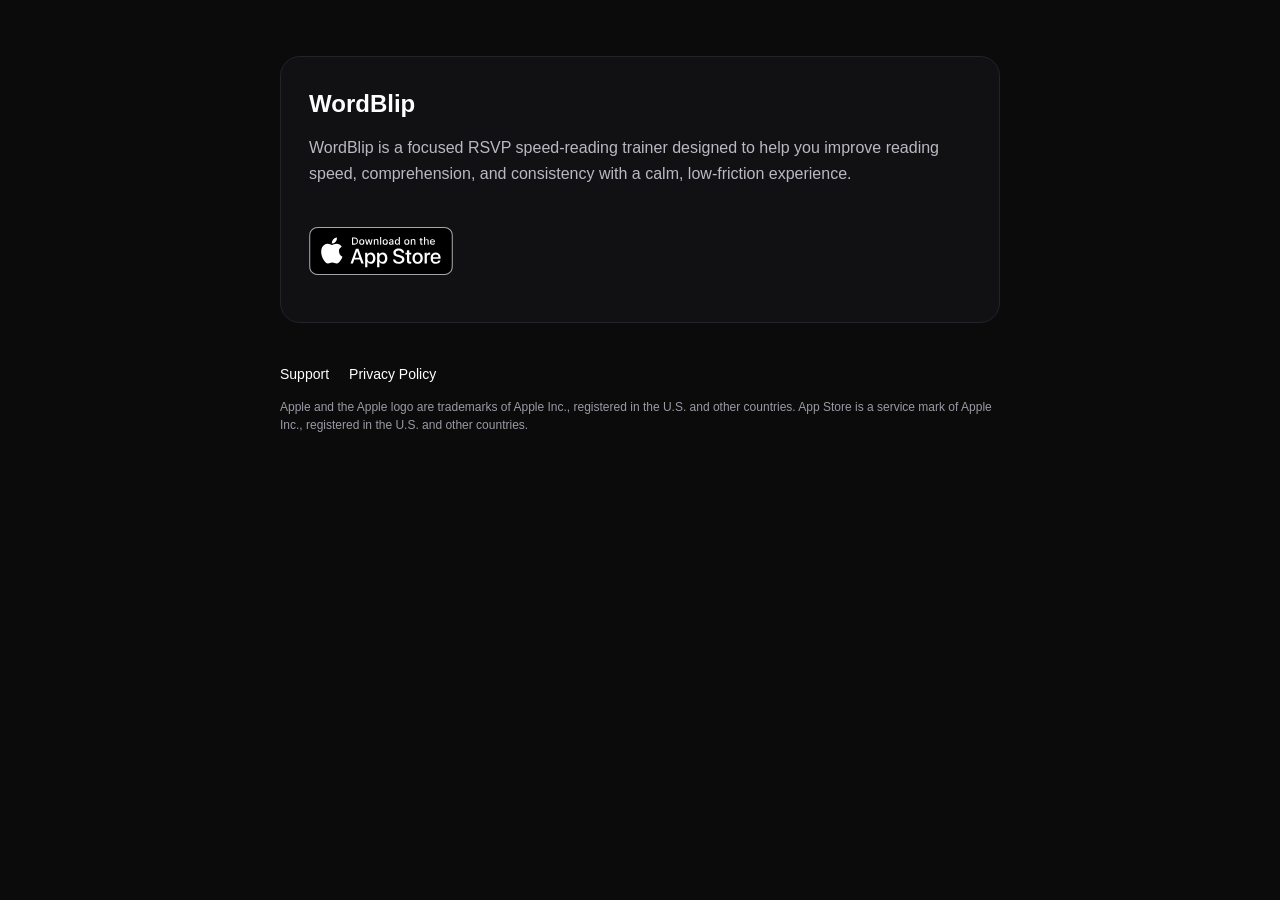
==== index.html @ 691e7b15 "WB-13 Match site colors to the app theme" ====
<!doctype html>
<html lang="en">
  <head>
    <meta charset="UTF-8" />
    <meta name="viewport" content="width=device-width, initial-scale=1.0" />
    <title>WordBlip</title>
    <meta name="theme-color" content="#0b0b0c" />
    <meta name="apple-itunes-app" content="app-id=6757840712" />
    <link rel="icon" type="image/png" href="./favicon.png" />
    <link rel="apple-touch-icon" href="./apple-touch-icon.png" />
    <meta name="description" content="WordBlip is a focused RSVP speed-reading trainer designed to help you improve reading speed, comprehension, and consistency with a calm, low-friction experience." />
    <link rel="canonical" href="https://quarezz.github.io/wordblip-pages/" />

    <meta property="og:type" content="website" />
    <meta property="og:site_name" content="WordBlip" />
    <meta property="og:title" content="WordBlip" />
    <meta property="og:description" content="WordBlip is a focused RSVP speed-reading trainer designed to help you improve reading speed, comprehension, and consistency with a calm, low-friction experience." />
    <meta property="og:url" content="https://quarezz.github.io/wordblip-pages/" />
    <meta property="og:image" content="https://quarezz.github.io/wordblip-pages/og-image.png" />
    <meta property="og:image:type" content="image/png" />
    <meta property="og:image:width" content="1200" />
    <meta property="og:image:height" content="630" />
    <meta property="og:image:alt" content="The word focus in the WordBlip reader with its middle letter highlighted in red, above the line: Read faster, one word at a time." />
    <meta name="twitter:card" content="summary_large_image" />
    <meta name="twitter:title" content="WordBlip" />
    <meta name="twitter:description" content="WordBlip is a focused RSVP speed-reading trainer designed to help you improve reading speed, comprehension, and consistency with a calm, low-friction experience." />
    <meta name="twitter:image" content="https://quarezz.github.io/wordblip-pages/og-image.png" />
    <meta name="twitter:image:alt" content="The word focus in the WordBlip reader with its middle letter highlighted in red, above the line: Read faster, one word at a time." />
    <style>
      :root {
        color-scheme: dark;
        --bg: #0b0b0c;
        --panel: #111114;
        --text: #ffffff;
        --muted: #b9b9c2;
        --subtle: #9a9aa4;
        --accent: #ffd60a;
        --border: #232329;
      }

      * {
        box-sizing: border-box;
      }

      body {
        margin: 0;
        font-family: -apple-system, BlinkMacSystemFont, "Segoe UI", sans-serif;
        background: var(--bg);
        color: var(--text);
        line-height: 1.6;
      }

      main {
        max-width: 760px;
        margin: 0 auto;
        padding: 56px 20px 40px;
      }

      .card {
        background: var(--panel);
        border: 1px solid var(--border);
        border-radius: 20px;
        padding: 28px;
      }

      h1 {
        margin: 0 0 12px;
      }

      p {
        margin: 0 0 16px;
        color: var(--muted);
      }

      /* Apple badge: 48px tall, at least 12px clear space on every side */
      .store {
        display: inline-block;
        margin: 12px 0 0;
        padding: 12px 0;
        line-height: 0;
        border-radius: 9px;
      }

      .store img {
        display: block;
        width: 144px;
        height: 48px;
      }

      .store:focus-visible {
        outline: 2px solid var(--accent);
        outline-offset: 4px;
      }

      footer {
        max-width: 760px;
        margin: 0 auto;
        padding: 0 20px 56px;
        color: var(--subtle);
        font-size: 14px;
      }

      footer nav {
        display: flex;
        gap: 20px;
        margin-bottom: 12px;
      }

      footer a {
        color: var(--text);
        text-decoration: none;
      }

      footer a:hover {
        text-decoration: underline;
      }

      footer a:focus-visible {
        outline: 2px solid var(--accent);
        outline-offset: 2px;
      }

      .legal {
        margin: 0;
        font-size: 12px;
        line-height: 1.5;
        color: var(--subtle);
      }
    </style>
  </head>
  <body>
    <main>
      <section class="card">
        <h1>WordBlip</h1>
        <p>
          WordBlip is a focused RSVP speed-reading trainer designed to help you
          improve reading speed, comprehension, and consistency with a calm,
          low-friction experience.
        </p>
        <a class="store" href="https://apps.apple.com/us/app/wordblip/id6757840712">
          <img src="./app-store-badge.svg" width="144" height="48" alt="Download on the App Store" />
        </a>
      </section>
    </main>
    <footer>
      <nav>
        <a href="./support.html">Support</a>
        <a href="./privacy.html">Privacy Policy</a>
      </nav>
      <p class="legal">
        Apple and the Apple logo are trademarks of Apple Inc., registered in the
        U.S. and other countries. App Store is a service mark of Apple Inc.,
        registered in the U.S. and other countries.
      </p>
    </footer>
  </body>
</html>
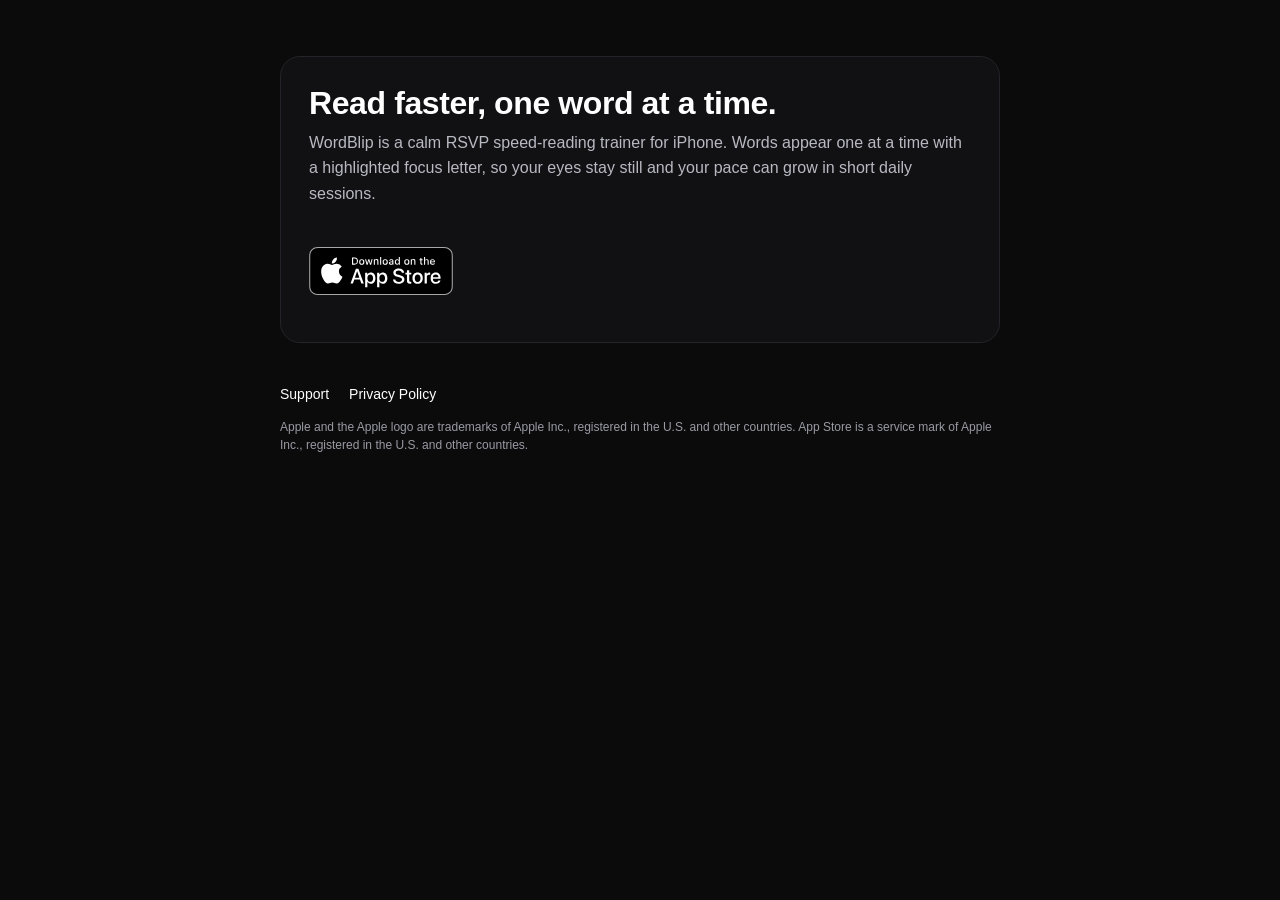
==== commit 29a94f5d: "WB-13 Use the approved landing copy for the hero, title and previews" ====
--- a/index.html
+++ b/index.html
@@ -3,29 +3,29 @@
   <head>
     <meta charset="UTF-8" />
     <meta name="viewport" content="width=device-width, initial-scale=1.0" />
-    <title>WordBlip</title>
+    <title>WordBlip: speed-reading trainer for iPhone</title>
     <meta name="theme-color" content="#0b0b0c" />
     <meta name="apple-itunes-app" content="app-id=6757840712" />
     <link rel="icon" type="image/png" href="./favicon.png" />
     <link rel="apple-touch-icon" href="./apple-touch-icon.png" />
-    <meta name="description" content="WordBlip is a focused RSVP speed-reading trainer designed to help you improve reading speed, comprehension, and consistency with a calm, low-friction experience." />
+    <meta name="description" content="WordBlip is a calm RSVP speed-reading trainer for iPhone. Read one word at a time, train your pace in short daily sessions, and check comprehension as you go." />
     <link rel="canonical" href="https://quarezz.github.io/wordblip-pages/" />
 
     <meta property="og:type" content="website" />
     <meta property="og:site_name" content="WordBlip" />
-    <meta property="og:title" content="WordBlip" />
-    <meta property="og:description" content="WordBlip is a focused RSVP speed-reading trainer designed to help you improve reading speed, comprehension, and consistency with a calm, low-friction experience." />
+    <meta property="og:title" content="WordBlip: read faster, one word at a time" />
+    <meta property="og:description" content="A calm speed-reading coach for iPhone. Short daily sessions, one word at a time." />
     <meta property="og:url" content="https://quarezz.github.io/wordblip-pages/" />
     <meta property="og:image" content="https://quarezz.github.io/wordblip-pages/og-image.png" />
     <meta property="og:image:type" content="image/png" />
     <meta property="og:image:width" content="1200" />
     <meta property="og:image:height" content="630" />
-    <meta property="og:image:alt" content="The word focus in the WordBlip reader with its middle letter highlighted in red, above the line: Read faster, one word at a time." />
+    <meta property="og:image:alt" content="The word focus shown in the WordBlip reader with its middle letter highlighted in red, above the line: Read faster, one word at a time." />
     <meta name="twitter:card" content="summary_large_image" />
-    <meta name="twitter:title" content="WordBlip" />
-    <meta name="twitter:description" content="WordBlip is a focused RSVP speed-reading trainer designed to help you improve reading speed, comprehension, and consistency with a calm, low-friction experience." />
+    <meta name="twitter:title" content="WordBlip: read faster, one word at a time" />
+    <meta name="twitter:description" content="A calm speed-reading coach for iPhone. Short daily sessions, one word at a time." />
     <meta name="twitter:image" content="https://quarezz.github.io/wordblip-pages/og-image.png" />
-    <meta name="twitter:image:alt" content="The word focus in the WordBlip reader with its middle letter highlighted in red, above the line: Read faster, one word at a time." />
+    <meta name="twitter:image:alt" content="The word focus shown in the WordBlip reader with its middle letter highlighted in red, above the line: Read faster, one word at a time." />
     <style>
       :root {
         color-scheme: dark;
@@ -64,7 +64,10 @@
       }
 
       h1 {
-        margin: 0 0 12px;
+        margin: 0 0 8px;
+        font-size: 32px;
+        line-height: 1.15;
+        letter-spacing: -0.4px;
       }
 
       p {
@@ -131,11 +134,11 @@
   <body>
     <main>
       <section class="card">
-        <h1>WordBlip</h1>
+        <h1>Read faster, one word at a time.</h1>
         <p>
-          WordBlip is a focused RSVP speed-reading trainer designed to help you
-          improve reading speed, comprehension, and consistency with a calm,
-          low-friction experience.
+          WordBlip is a calm RSVP speed-reading trainer for iPhone. Words appear one
+          at a time with a highlighted focus letter, so your eyes stay still and your
+          pace can grow in short daily sessions.
         </p>
         <a class="store" href="https://apps.apple.com/us/app/wordblip/id6757840712">
           <img src="./app-store-badge.svg" width="144" height="48" alt="Download on the App Store" />
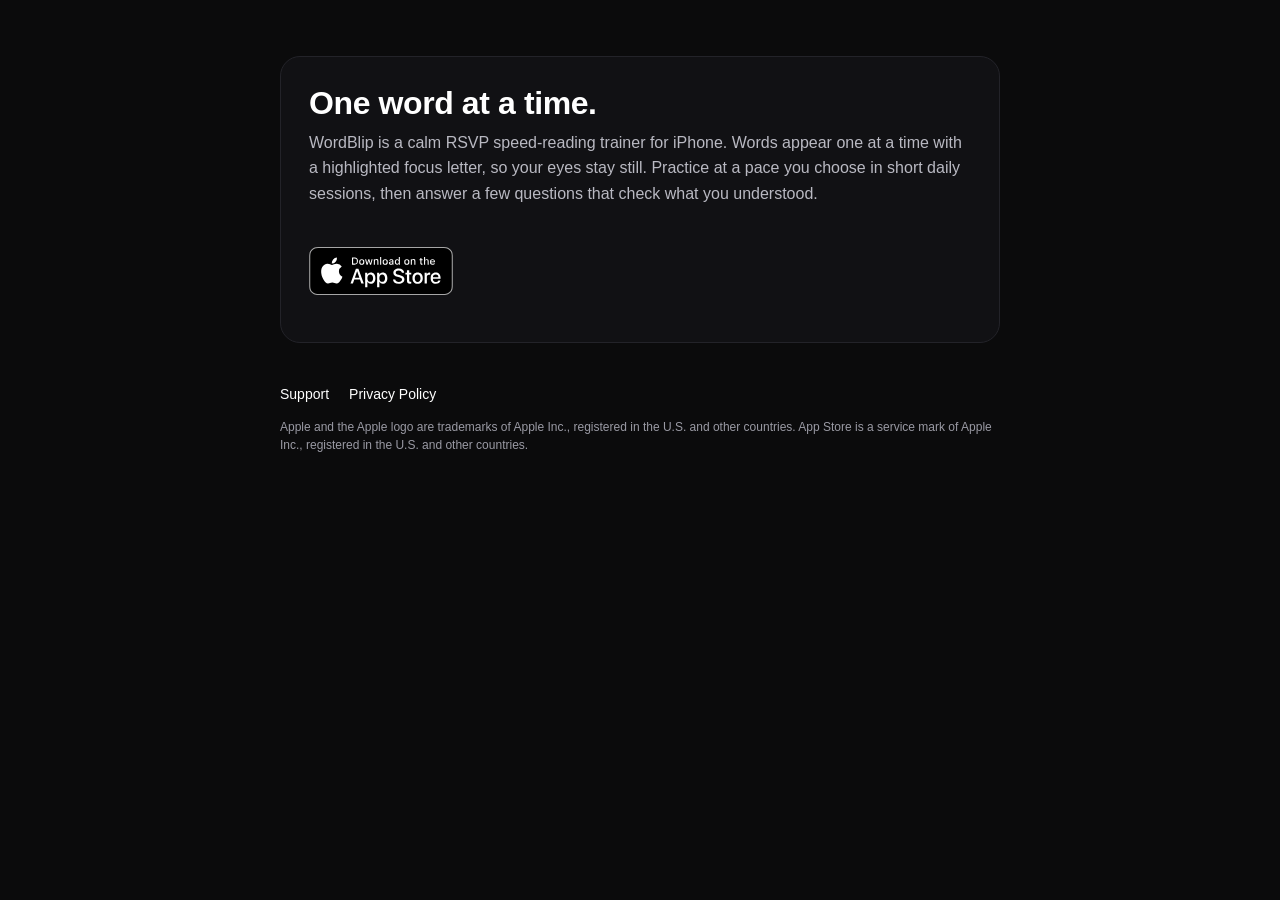
==== commit 4c93eccf: "WB-43 Remove speed claims from the landing page and share image" ====
--- a/index.html
+++ b/index.html
@@ -13,19 +13,19 @@
 
     <meta property="og:type" content="website" />
     <meta property="og:site_name" content="WordBlip" />
-    <meta property="og:title" content="WordBlip: read faster, one word at a time" />
+    <meta property="og:title" content="WordBlip: speed-reading trainer, one word at a time" />
     <meta property="og:description" content="A calm speed-reading coach for iPhone. Short daily sessions, one word at a time." />
     <meta property="og:url" content="https://quarezz.github.io/wordblip-pages/" />
     <meta property="og:image" content="https://quarezz.github.io/wordblip-pages/og-image.png" />
     <meta property="og:image:type" content="image/png" />
     <meta property="og:image:width" content="1200" />
     <meta property="og:image:height" content="630" />
-    <meta property="og:image:alt" content="The word focus shown in the WordBlip reader with its middle letter highlighted in red, above the line: Read faster, one word at a time." />
+    <meta property="og:image:alt" content="The word focus shown in the WordBlip reader with its middle letter highlighted in red, above the line: One word at a time." />
     <meta name="twitter:card" content="summary_large_image" />
-    <meta name="twitter:title" content="WordBlip: read faster, one word at a time" />
+    <meta name="twitter:title" content="WordBlip: speed-reading trainer, one word at a time" />
     <meta name="twitter:description" content="A calm speed-reading coach for iPhone. Short daily sessions, one word at a time." />
     <meta name="twitter:image" content="https://quarezz.github.io/wordblip-pages/og-image.png" />
-    <meta name="twitter:image:alt" content="The word focus shown in the WordBlip reader with its middle letter highlighted in red, above the line: Read faster, one word at a time." />
+    <meta name="twitter:image:alt" content="The word focus shown in the WordBlip reader with its middle letter highlighted in red, above the line: One word at a time." />
     <style>
       :root {
         color-scheme: dark;
@@ -134,11 +134,12 @@
   <body>
     <main>
       <section class="card">
-        <h1>Read faster, one word at a time.</h1>
+        <h1>One word at a time.</h1>
         <p>
           WordBlip is a calm RSVP speed-reading trainer for iPhone. Words appear one
-          at a time with a highlighted focus letter, so your eyes stay still and your
-          pace can grow in short daily sessions.
+          at a time with a highlighted focus letter, so your eyes stay still. Practice
+          at a pace you choose in short daily sessions, then answer a few questions
+          that check what you understood.
         </p>
         <a class="store" href="https://apps.apple.com/us/app/wordblip/id6757840712">
           <img src="./app-store-badge.svg" width="144" height="48" alt="Download on the App Store" />
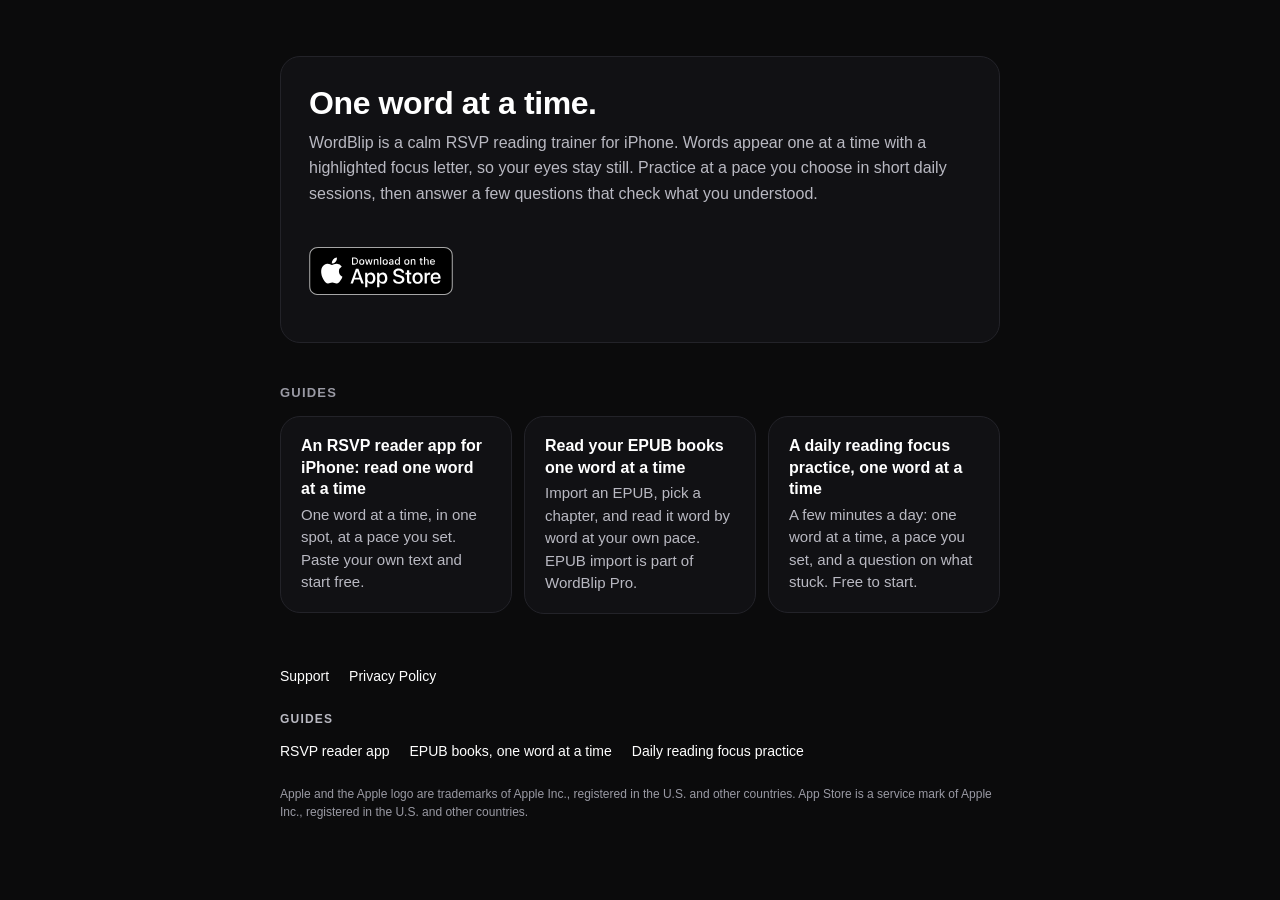
==== commit b9a9ed1b: "WB-55 Add three guide pages and a Guides row on the home page /rsvp-reader-app/, /epub-speed-reading" ====
--- a/index.html
+++ b/index.html
@@ -3,29 +3,29 @@
   <head>
     <meta charset="UTF-8" />
     <meta name="viewport" content="width=device-width, initial-scale=1.0" />
-    <title>WordBlip: speed-reading trainer for iPhone</title>
+    <title>WordBlip: RSVP reading trainer for iPhone</title>
     <meta name="theme-color" content="#0b0b0c" />
     <meta name="apple-itunes-app" content="app-id=6757840712" />
     <link rel="icon" type="image/png" href="./favicon.png" />
     <link rel="apple-touch-icon" href="./apple-touch-icon.png" />
-    <meta name="description" content="WordBlip is a calm RSVP speed-reading trainer for iPhone. Read one word at a time, train your pace in short daily sessions, and check comprehension as you go." />
+    <meta name="description" content="WordBlip is a calm RSVP reading trainer for iPhone. Read one word at a time, at a pace you set, in short daily sessions with comprehension checks." />
     <link rel="canonical" href="https://quarezz.github.io/wordblip-pages/" />
 
     <meta property="og:type" content="website" />
     <meta property="og:site_name" content="WordBlip" />
-    <meta property="og:title" content="WordBlip: speed-reading trainer, one word at a time" />
-    <meta property="og:description" content="A calm speed-reading coach for iPhone. Short daily sessions, one word at a time." />
+    <meta property="og:title" content="WordBlip: a reading trainer, one word at a time" />
+    <meta property="og:description" content="A calm RSVP reading trainer for iPhone. Short daily sessions, one word at a time." />
     <meta property="og:url" content="https://quarezz.github.io/wordblip-pages/" />
-    <meta property="og:image" content="https://quarezz.github.io/wordblip-pages/og-image.png" />
+    <meta property="og:image" content="https://quarezz.github.io/wordblip-pages/og-image.png?v=3" />
     <meta property="og:image:type" content="image/png" />
     <meta property="og:image:width" content="1200" />
     <meta property="og:image:height" content="630" />
-    <meta property="og:image:alt" content="The word focus shown in the WordBlip reader with its middle letter highlighted in red, above the line: One word at a time." />
+    <meta property="og:image:alt" content="The word focus in the WordBlip reader, with its focus letter o highlighted in red, above the line: One word at a time. A calm RSVP reading trainer for iPhone." />
     <meta name="twitter:card" content="summary_large_image" />
-    <meta name="twitter:title" content="WordBlip: speed-reading trainer, one word at a time" />
-    <meta name="twitter:description" content="A calm speed-reading coach for iPhone. Short daily sessions, one word at a time." />
-    <meta name="twitter:image" content="https://quarezz.github.io/wordblip-pages/og-image.png" />
-    <meta name="twitter:image:alt" content="The word focus shown in the WordBlip reader with its middle letter highlighted in red, above the line: One word at a time." />
+    <meta name="twitter:title" content="WordBlip: a reading trainer, one word at a time" />
+    <meta name="twitter:description" content="A calm RSVP reading trainer for iPhone. Short daily sessions, one word at a time." />
+    <meta name="twitter:image" content="https://quarezz.github.io/wordblip-pages/og-image.png?v=3" />
+    <meta name="twitter:image:alt" content="The word focus in the WordBlip reader, with its focus letter o highlighted in red, above the line: One word at a time. A calm RSVP reading trainer for iPhone." />
     <style>
       :root {
         color-scheme: dark;
@@ -129,6 +129,20 @@
         line-height: 1.5;
         color: var(--subtle);
       }
+
+      /* Guides row (WB-55) */
+      .guides { margin-top: 40px; }
+      .guides h2 { margin: 0 0 12px; font-size: 13px; font-weight: 700; letter-spacing: 1.2px; text-transform: uppercase; color: var(--subtle); }
+      .guides ul { list-style: none; margin: 0; padding: 0; display: grid; gap: 12px; }
+      .guide { display: block; min-height: 44px; padding: 18px 20px; background: var(--panel); border: 1px solid var(--border); border-radius: 20px; color: var(--text); text-decoration: none; }
+      .guide:hover { border-color: #3a3a42; }
+      .guide:focus-visible { outline: 2px solid var(--accent); outline-offset: 3px; }
+      .guide .t { display: block; font-weight: 700; line-height: 1.35; margin-bottom: 4px; }
+      .guide .d { display: block; color: var(--muted); font-size: 15px; line-height: 1.5; }
+      @media (min-width: 720px) { .guides ul { grid-template-columns: 1fr 1fr 1fr; } }
+      footer nav { flex-wrap: wrap; }
+      footer nav a { display: inline-block; padding: 11px 0; line-height: 22px; }
+      .foot-label { margin: 8px 0 0; font-size: 12px; font-weight: 700; letter-spacing: 1.2px; text-transform: uppercase; }
     </style>
   </head>
   <body>
@@ -136,7 +150,7 @@
       <section class="card">
         <h1>One word at a time.</h1>
         <p>
-          WordBlip is a calm RSVP speed-reading trainer for iPhone. Words appear one
+          WordBlip is a calm RSVP reading trainer for iPhone. Words appear one
           at a time with a highlighted focus letter, so your eyes stay still. Practice
           at a pace you choose in short daily sessions, then answer a few questions
           that check what you understood.
@@ -145,12 +159,15 @@
           <img src="./app-store-badge.svg" width="144" height="48" alt="Download on the App Store" />
         </a>
       </section>
+      <section class="guides" aria-labelledby="guides-h"><h2 id="guides-h">Guides</h2><ul><li><a class="guide" href="./rsvp-reader-app/"><span class="t">An RSVP reader app for iPhone: read one word at a time</span><span class="d">One word at a time, in one spot, at a pace you set. Paste your own text and start free.</span></a></li><li><a class="guide" href="./epub-speed-reading-app/"><span class="t">Read your EPUB books one word at a time</span><span class="d">Import an EPUB, pick a chapter, and read it word by word at your own pace. EPUB import is part of WordBlip Pro.</span></a></li><li><a class="guide" href="./reading-focus-app/"><span class="t">A daily reading focus practice, one word at a time</span><span class="d">A few minutes a day: one word at a time, a pace you set, and a question on what stuck. Free to start.</span></a></li></ul></section>
     </main>
     <footer>
       <nav>
         <a href="./support.html">Support</a>
         <a href="./privacy.html">Privacy Policy</a>
       </nav>
+      <p class="foot-label" id="guides-label">Guides</p>
+      <nav aria-labelledby="guides-label"><a href="./rsvp-reader-app/">RSVP reader app</a><a href="./epub-speed-reading-app/">EPUB books, one word at a time</a><a href="./reading-focus-app/">Daily reading focus practice</a></nav>
       <p class="legal">
         Apple and the Apple logo are trademarks of Apple Inc., registered in the
         U.S. and other countries. App Store is a service mark of Apple Inc.,
